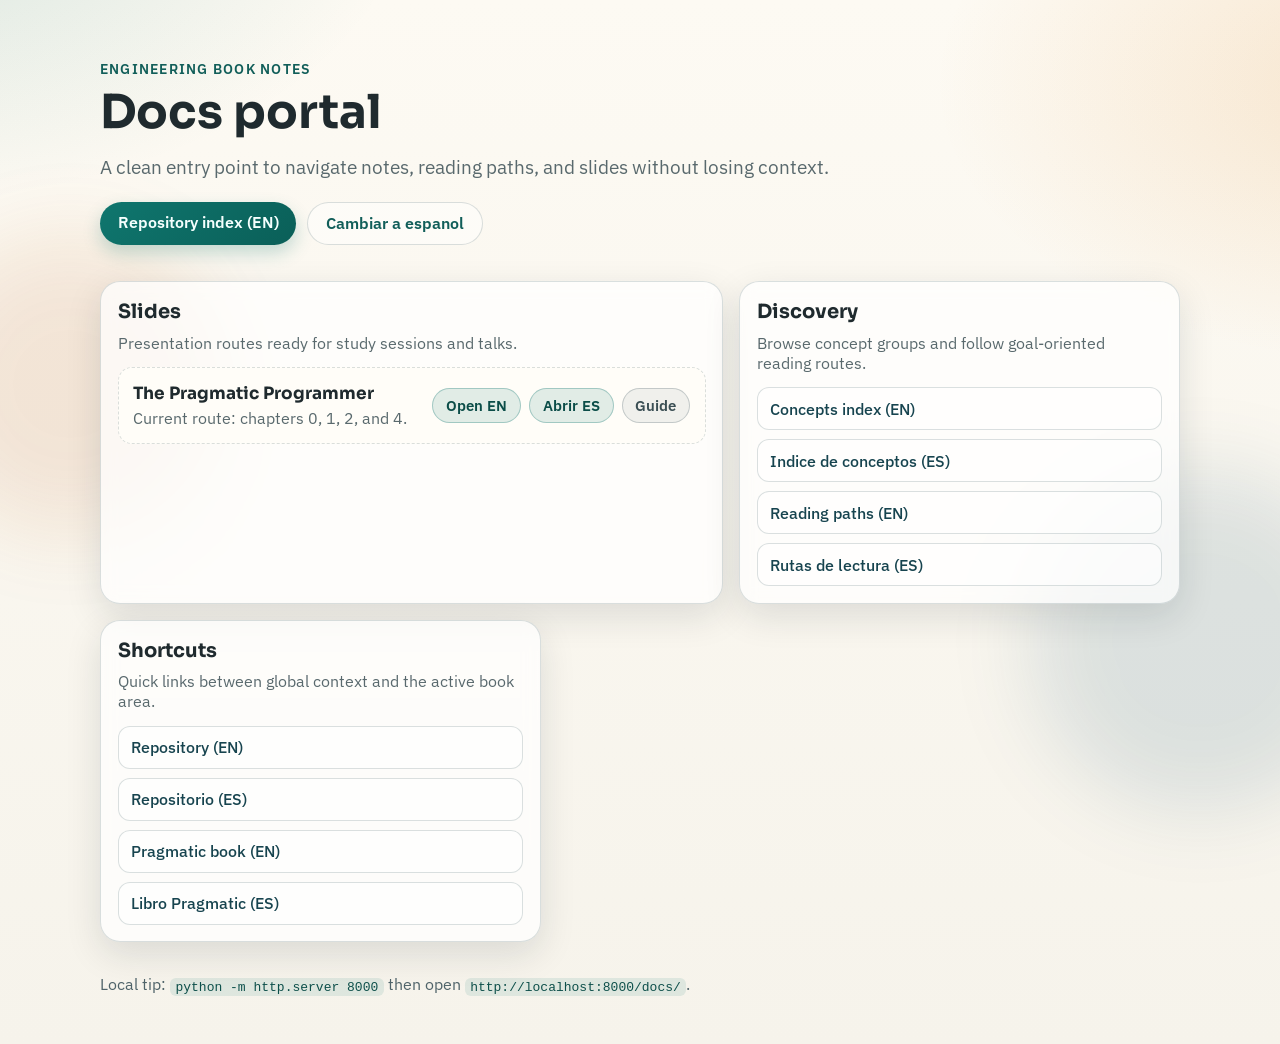
==== docs/index.en.html @ 7591daf6 "Add docs portal for slide and discovery navigation" ====
<!doctype html>
<html lang="en">
<head>
  <meta charset="utf-8">
  <meta name="viewport" content="width=device-width, initial-scale=1">
  <title>Docs Portal | Engineering Book Notes</title>
  <meta name="description" content="Documentation, discovery, and slide portal for Engineering Book Notes.">
  <link rel="preconnect" href="https://fonts.googleapis.com">
  <link rel="preconnect" href="https://fonts.gstatic.com" crossorigin>
  <link href="https://fonts.googleapis.com/css2?family=Sora:wght@400;600;700&family=IBM+Plex+Sans:wght@400;500;600&display=swap" rel="stylesheet">
  <link rel="stylesheet" href="assets/portal.css">
</head>
<body>
  <div class="bg-shape bg-shape-a" aria-hidden="true"></div>
  <div class="bg-shape bg-shape-b" aria-hidden="true"></div>

  <header class="shell hero reveal">
    <p class="eyebrow">Engineering Book Notes</p>
    <h1>Docs portal</h1>
    <p class="lead">A clean entry point to navigate notes, reading paths, and slides without losing context.</p>
    <div class="hero-actions">
      <a class="btn btn-primary" href="../README.md">Repository index (EN)</a>
      <a class="btn btn-ghost" href="index.html">Cambiar a espanol</a>
    </div>
  </header>

  <main class="shell grid-layout">
    <section class="card reveal" style="--delay: 0.05s">
      <h2>Slides</h2>
      <p>Presentation routes ready for study sessions and talks.</p>

      <article class="subcard">
        <div>
          <h3>The Pragmatic Programmer</h3>
          <p>Current route: chapters 0, 1, 2, and 4.</p>
        </div>
        <div class="row-actions">
          <a class="chip" href="slides/pragmatic-programmer/index.en.html">Open EN</a>
          <a class="chip" href="slides/pragmatic-programmer/index.html">Abrir ES</a>
          <a class="chip chip-muted" href="slides/pragmatic-programmer/README.md">Guide</a>
        </div>
      </article>
    </section>

    <section class="card reveal" style="--delay: 0.12s">
      <h2>Discovery</h2>
      <p>Browse concept groups and follow goal-oriented reading routes.</p>
      <div class="link-grid">
        <a href="concepts-index.md">Concepts index (EN)</a>
        <a href="concepts-index.es.md">Indice de conceptos (ES)</a>
        <a href="reading-paths.md">Reading paths (EN)</a>
        <a href="reading-paths.es.md">Rutas de lectura (ES)</a>
      </div>
    </section>

    <section class="card reveal" style="--delay: 0.19s">
      <h2>Shortcuts</h2>
      <p>Quick links between global context and the active book area.</p>
      <div class="link-grid">
        <a href="../README.md">Repository (EN)</a>
        <a href="../README.es.md">Repositorio (ES)</a>
        <a href="../books/the-pragmatic-programmer/README.md">Pragmatic book (EN)</a>
        <a href="../books/the-pragmatic-programmer/README.es.md">Libro Pragmatic (ES)</a>
      </div>
    </section>
  </main>

  <footer class="shell footer reveal" style="--delay: 0.24s">
    <p>Local tip: <code>python -m http.server 8000</code> then open <code>http://localhost:8000/docs/</code>.</p>
  </footer>
</body>
</html>
---- docs/assets/portal.css ----
:root {
  --bg: #f6f3eb;
  --bg-soft: #fdfaf3;
  --surface: rgba(255, 255, 255, 0.72);
  --surface-strong: #fffdf8;
  --text: #1f2a2e;
  --muted: #59696d;
  --accent: #0f766e;
  --accent-strong: #115e59;
  --line: rgba(27, 67, 71, 0.16);
  --shadow: 0 12px 36px rgba(19, 37, 44, 0.12);
}

* {
  box-sizing: border-box;
}

body {
  margin: 0;
  min-height: 100vh;
  font-family: "IBM Plex Sans", "Segoe UI", sans-serif;
  color: var(--text);
  background:
    radial-gradient(900px 520px at -10% -10%, rgba(15, 118, 110, 0.16), transparent 60%),
    radial-gradient(740px 440px at 110% 8%, rgba(217, 119, 6, 0.16), transparent 64%),
    linear-gradient(180deg, var(--bg-soft), var(--bg));
  position: relative;
}

.bg-shape {
  position: fixed;
  z-index: 0;
  pointer-events: none;
  border-radius: 999px;
  filter: blur(42px);
  opacity: 0.5;
}

.bg-shape-a {
  width: 340px;
  height: 340px;
  right: -90px;
  bottom: 10%;
  background: rgba(12, 74, 110, 0.24);
}

.bg-shape-b {
  width: 300px;
  height: 300px;
  left: -80px;
  top: 26%;
  background: rgba(180, 83, 9, 0.22);
}

.shell {
  width: min(1080px, calc(100% - 2rem));
  margin: 0 auto;
  position: relative;
  z-index: 1;
}

.hero {
  padding: 3.75rem 0 2.25rem;
}

.eyebrow {
  margin: 0;
  font-size: 0.86rem;
  text-transform: uppercase;
  letter-spacing: 0.09em;
  color: var(--accent-strong);
  font-weight: 600;
}

h1,
h2,
h3 {
  font-family: "Sora", "Trebuchet MS", sans-serif;
  margin: 0;
}

h1 {
  margin-top: 0.55rem;
  font-size: clamp(1.9rem, 2.4vw + 1rem, 3rem);
  line-height: 1.1;
}

.lead {
  margin: 1rem 0 0;
  color: var(--muted);
  font-size: clamp(1rem, 0.7vw + 0.8rem, 1.2rem);
  max-width: 68ch;
}

.hero-actions {
  margin-top: 1.4rem;
  display: flex;
  gap: 0.7rem;
  flex-wrap: wrap;
}

.btn {
  text-decoration: none;
  border-radius: 999px;
  padding: 0.68rem 1.1rem;
  font-weight: 600;
  transition: transform 180ms ease, box-shadow 180ms ease, background-color 180ms ease;
}

.btn:hover {
  transform: translateY(-1px);
}

.btn-primary {
  color: #f5fffe;
  background: linear-gradient(135deg, var(--accent), #0a5f58);
  box-shadow: 0 8px 18px rgba(15, 118, 110, 0.24);
}

.btn-ghost {
  color: var(--accent-strong);
  border: 1px solid var(--line);
  background: rgba(255, 255, 255, 0.45);
}

.grid-layout {
  display: grid;
  grid-template-columns: repeat(12, 1fr);
  gap: 1rem;
  margin-bottom: 2rem;
}

.card {
  grid-column: span 12;
  border: 1px solid var(--line);
  border-radius: 20px;
  padding: 1.05rem;
  background: var(--surface);
  backdrop-filter: blur(8px);
  box-shadow: var(--shadow);
}

.card h2 {
  font-size: 1.22rem;
}

.card > p {
  margin: 0.55rem 0 0.9rem;
  color: var(--muted);
}

.subcard {
  border: 1px dashed var(--line);
  background: var(--surface-strong);
  border-radius: 14px;
  padding: 0.9rem;
  display: flex;
  gap: 0.8rem;
  justify-content: space-between;
  align-items: center;
  flex-wrap: wrap;
}

.subcard h3 {
  font-size: 1.06rem;
}

.subcard p {
  margin: 0.28rem 0 0;
  color: var(--muted);
}

.row-actions {
  display: flex;
  gap: 0.5rem;
  flex-wrap: wrap;
}

.chip {
  text-decoration: none;
  padding: 0.46rem 0.8rem;
  border-radius: 999px;
  border: 1px solid rgba(15, 118, 110, 0.3);
  color: #0b4d48;
  background: rgba(15, 118, 110, 0.12);
  font-weight: 600;
  font-size: 0.92rem;
}

.chip-muted {
  color: #3b4f54;
  background: rgba(67, 94, 101, 0.08);
  border-color: rgba(63, 83, 91, 0.25);
}

.link-grid {
  display: grid;
  gap: 0.55rem;
}

.link-grid a {
  text-decoration: none;
  color: #17444f;
  border: 1px solid var(--line);
  background: rgba(255, 255, 255, 0.5);
  border-radius: 12px;
  padding: 0.66rem 0.75rem;
  font-weight: 500;
}

.link-grid a:hover,
.chip:hover {
  transform: translateY(-1px);
  box-shadow: 0 5px 14px rgba(19, 44, 53, 0.12);
}

.footer {
  padding: 0 0 2.1rem;
  color: #4f6369;
}

code {
  background: rgba(15, 118, 110, 0.1);
  color: #0d4f4a;
  border-radius: 6px;
  padding: 0.1rem 0.34rem;
}

.reveal {
  opacity: 0;
  transform: translateY(14px);
  animation: rise 480ms ease forwards;
  animation-delay: var(--delay, 0s);
}

@keyframes rise {
  to {
    opacity: 1;
    transform: translateY(0);
  }
}

@media (min-width: 860px) {
  .card:nth-child(1) {
    grid-column: span 7;
  }

  .card:nth-child(2),
  .card:nth-child(3) {
    grid-column: span 5;
  }
}

@media (max-width: 560px) {
  .hero {
    padding-top: 2.8rem;
  }

  .card {
    padding: 0.9rem;
  }

  .btn,
  .chip {
    width: 100%;
    text-align: center;
  }
}
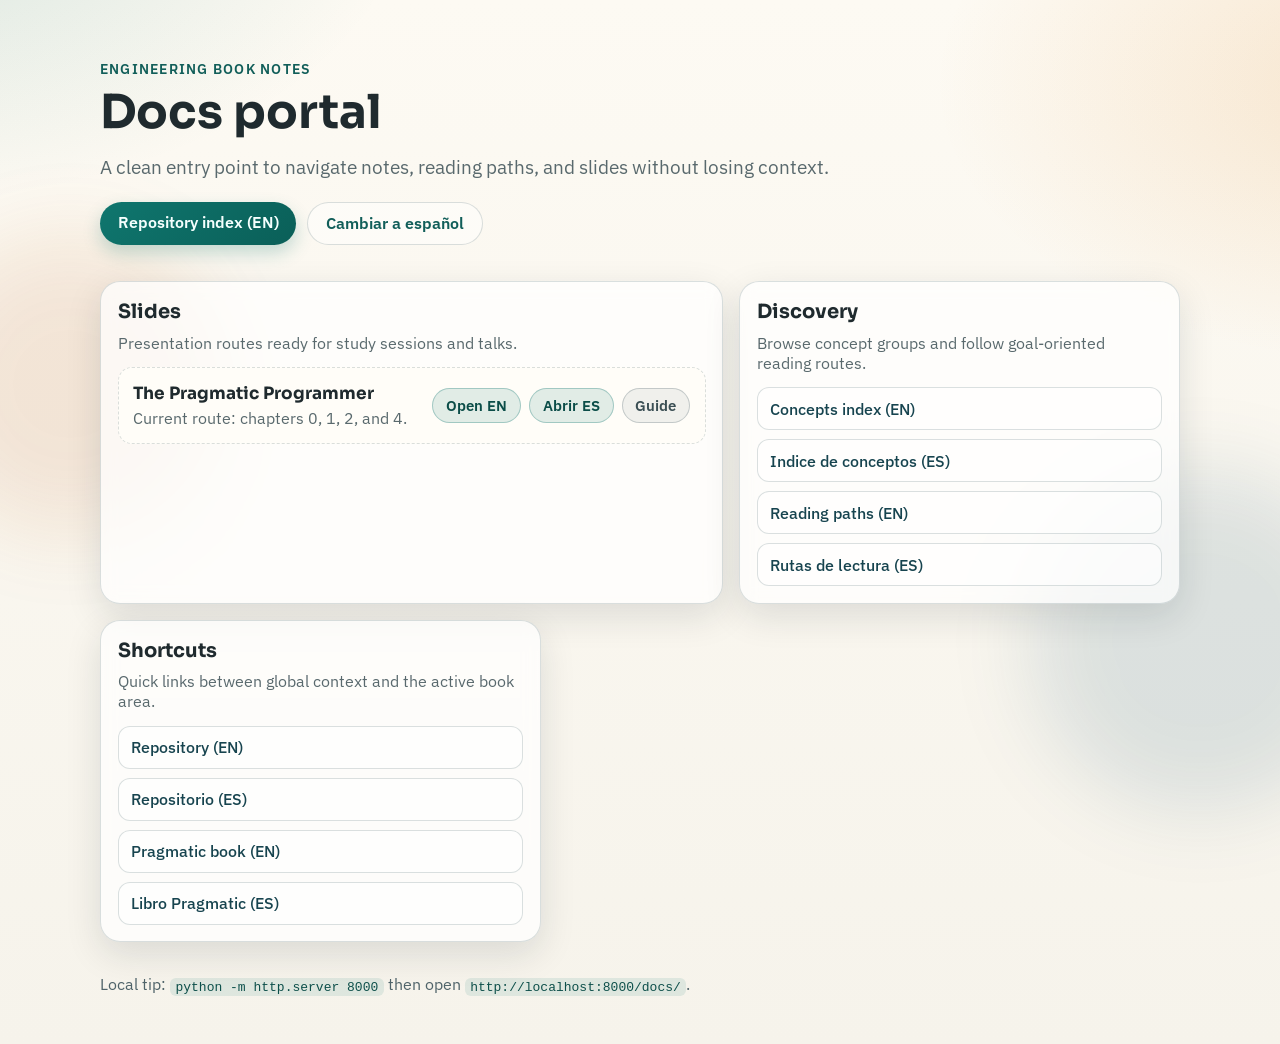
==== commit 580ce8d6: "Fix Spanish accents in docs navigation labels" ====
--- a/docs/index.en.html
+++ b/docs/index.en.html
@@ -20,7 +20,7 @@
     <p class="lead">A clean entry point to navigate notes, reading paths, and slides without losing context.</p>
     <div class="hero-actions">
       <a class="btn btn-primary" href="../README.md">Repository index (EN)</a>
-      <a class="btn btn-ghost" href="index.html">Cambiar a espanol</a>
+      <a class="btn btn-ghost" href="index.html">Cambiar a español</a>
     </div>
   </header>
 
